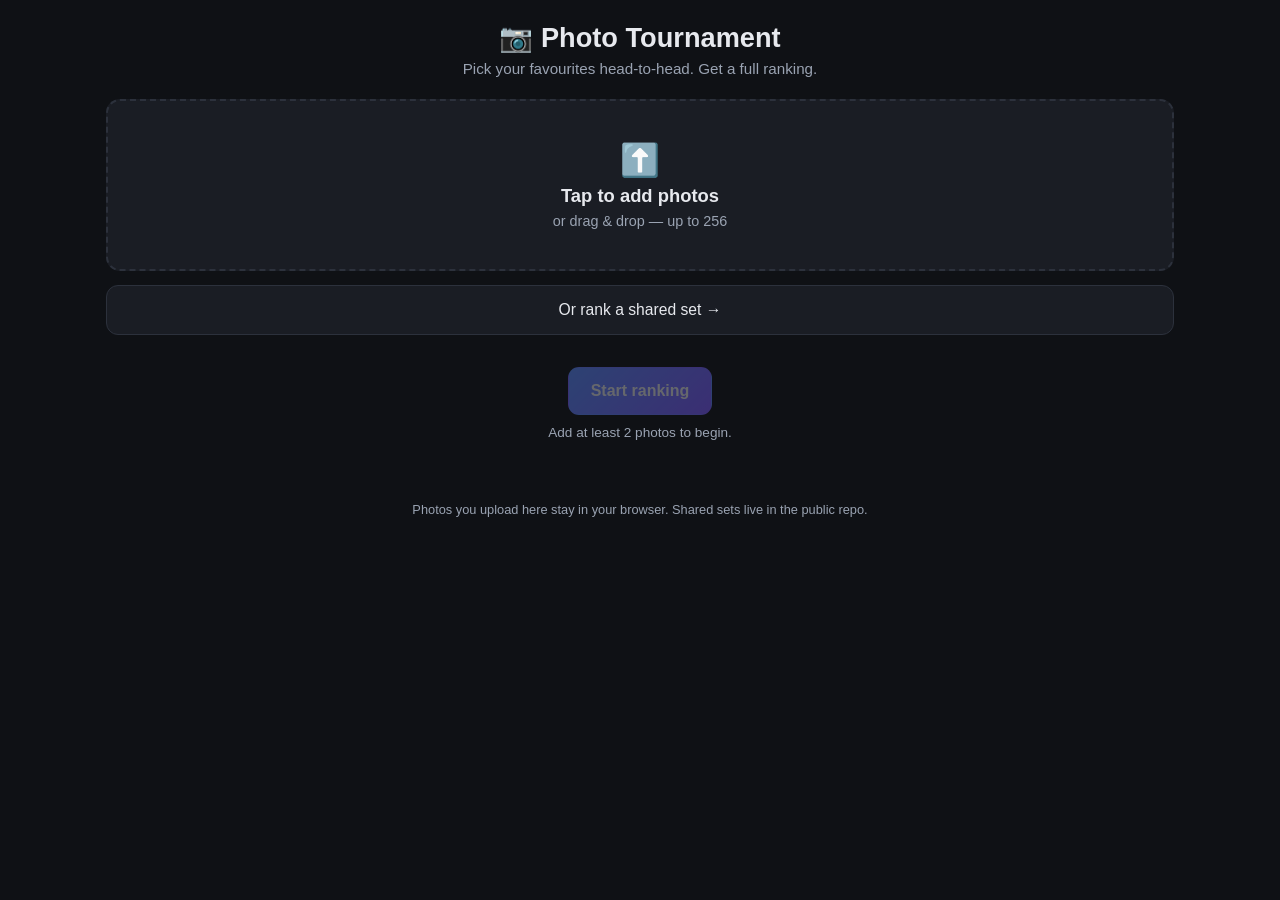
==== index.html @ 999b08d8 "Combine view: Combined button + individuals-only dropdown; show if you've ranked - Combined ranking " ====
<!DOCTYPE html>
<html lang="en">
<head>
  <meta charset="UTF-8" />
  <meta name="viewport" content="width=device-width, initial-scale=1.0, maximum-scale=1.0, user-scalable=no, viewport-fit=cover" />
  <meta name="theme-color" content="#000000" />
  <meta name="apple-mobile-web-app-capable" content="yes" />
  <meta name="mobile-web-app-capable" content="yes" />
  <meta name="apple-mobile-web-app-status-bar-style" content="black-translucent" />
  <title>Photo Tournament</title>
  <link rel="stylesheet" href="style.css" />
</head>
<body>
  <header>
    <h1>📷 Photo Tournament</h1>
    <p class="tagline">Pick your favourites head-to-head. Get a full ranking.</p>
  </header>

  <main>
    <!-- ───────────── Upload screen (local mode) ───────────── -->
    <section id="upload" class="screen active">
      <label id="dropzone" for="file-input">
        <div class="dropzone-inner">
          <span class="dz-icon">⬆️</span>
          <span class="dz-title">Tap to add photos</span>
          <span class="dz-sub">or drag &amp; drop — up to 256</span>
        </div>
        <input id="file-input" type="file" accept="image/*" multiple hidden />
      </label>

      <button id="browse-btn" class="browse-cta" type="button">Or rank a shared set →</button>

      <div id="thumbs" class="thumbs"></div>

      <div id="setup" class="setup" hidden>
        <p class="setup-label">How thorough? More rounds = finer ranking, but more picks.</p>
        <div class="chips" id="chips">
          <button class="chip" data-rounds="3">Quick (3 rounds)</button>
          <button class="chip active" data-rounds="5">Balanced (5 rounds)</button>
          <button class="chip" data-rounds="8">Thorough (8 rounds)</button>
        </div>
        <p id="estimate" class="estimate"></p>
      </div>

      <div class="upload-actions">
        <button id="clear-btn" class="btn ghost" hidden>Clear all</button>
        <button id="start-btn" class="btn primary" disabled>Start ranking</button>
      </div>
      <p id="upload-hint" class="hint">Add at least 2 photos to begin.</p>
    </section>

    <!-- ───────────── Set intro (shared mode) ───────────── -->
    <section id="set-intro" class="screen">
      <h2 id="set-title">Photo set</h2>
      <p id="set-meta" class="hint"></p>

      <div class="setup">
        <p class="setup-label">Your name (shows next to your ranking when results are combined)</p>
        <input id="participant-name" class="name-input" type="text" maxlength="40"
          placeholder="e.g. Charlie" autocomplete="name" autofocus />
      </div>

      <div class="setup">
        <p class="setup-label">How thorough? More rounds = finer ranking, but more picks.</p>
        <div class="chips" id="chips-set">
          <button class="chip" data-rounds="3">Quick (3 rounds)</button>
          <button class="chip active" data-rounds="5">Balanced (5 rounds)</button>
          <button class="chip" data-rounds="8">Thorough (8 rounds)</button>
        </div>
        <p id="estimate-set" class="estimate"></p>
      </div>

      <div class="upload-actions">
        <button id="set-start-btn" class="btn primary">Start ranking</button>
      </div>
      <div class="results-actions">
        <button id="set-results-btn" class="btn ghost small">See results so far</button>
        <button id="set-copylink-btn" class="btn ghost small">Copy share link</button>
      </div>
    </section>

    <!-- ───────────── Match screen ───────────── -->
    <section id="match" class="screen">
      <div class="stage">
        <button id="reset-btn" class="stage-exit" type="button" title="Start over">↺ Reset</button>
        <div class="topbar">
          <div class="progress"><div id="progress-fill" class="progress-fill"></div></div>
          <span id="round-info"></span>
        </div>

        <div class="duel">
          <button class="half" type="button" data-side="0" aria-label="Pick left photo">
            <img alt="Option 1" />
            <span class="half-key">1</span>
          </button>
          <div class="divider"></div>
          <button class="half" type="button" data-side="1" aria-label="Pick right photo">
            <img alt="Option 2" />
            <span class="half-key">2</span>
          </button>
        </div>

        <div class="controls">
          <button id="undo-btn" class="pill" disabled>↶ Undo</button>
          <button id="fs-btn" class="pill" title="Fullscreen (F)">⛶ Fullscreen</button>
          <button id="finish-btn" class="pill primary">See results →</button>
        </div>
      </div>
    </section>

    <!-- ───────────── Results screen ───────────── -->
    <section id="results" class="screen">
      <h2>🏆 Final Ranking</h2>
      <p id="results-sub" class="hint"></p>
      <div id="ranking" class="ranking"></div>

      <div class="results-actions">
        <button id="refine-btn" class="btn primary">Continue ranking (+3 rounds)</button>
        <button id="rematch-btn" class="btn ghost">Restart (same photos)</button>
        <button id="new-btn" class="btn ghost">New photos</button>
      </div>

      <!-- shared-set extras (shown only when ranking a shared set) -->
      <div id="set-result-actions" class="results-actions" hidden>
        <button id="view-combined-btn" class="btn primary">View combined results</button>
      </div>
    </section>

    <!-- ───────────── Shared sets browser ───────────── -->
    <section id="sets" class="screen">
      <h2>Shared photo sets</h2>
      <p class="hint">Each set is a folder of images in the repo. Share a link to let friends rank one.</p>
      <div id="sets-list" class="sets-list"></div>
      <div class="results-actions">
        <button id="sets-home-btn" class="btn ghost">← Home</button>
      </div>
    </section>

    <!-- ───────────── Combined results ───────────── -->
    <section id="combine" class="screen">
      <h2 id="combine-title">Combined results</h2>
      <p id="combine-meta" class="hint"></p>

      <div class="combine-toggle">
        <button id="combine-overall-btn" type="button" class="seg active">Combined</button>
        <select id="combine-person" class="select" aria-label="View an individual ranking"></select>
      </div>
      <p id="combine-you" class="hint"></p>
      <div id="combine-ranking" class="ranking"></div>

      <div class="results-actions">
        <button id="combine-rank-btn" class="btn ghost small">Rank this set myself</button>
        <button id="combine-copylink-btn" class="btn ghost small">Copy share link</button>
        <button id="combine-home-btn" class="btn ghost small">← Home</button>
      </div>
    </section>
  </main>

  <footer>
    <p id="footer-note">Photos you upload here stay in your browser. Shared sets live in the public repo.</p>
  </footer>

  <script src="app.js"></script>
</body>
</html>
---- style.css ----
:root {
  --bg: #0f1115;
  --panel: #1a1d24;
  --panel-2: #222632;
  --text: #e7e9ee;
  --muted: #9aa3b2;
  --accent: #5b8cff;
  --accent-2: #7c5bff;
  --gold: #ffc94d;
  --border: #2c313c;
  --radius: 14px;
  --safe-b: env(safe-area-inset-bottom, 0px);
}

* { box-sizing: border-box; -webkit-tap-highlight-color: transparent; }

html, body {
  margin: 0;
  padding: 0;
  background: var(--bg);
  color: var(--text);
  font-family: -apple-system, BlinkMacSystemFont, "Segoe UI", Roboto, Helvetica, Arial, sans-serif;
  min-height: 100%;
  -webkit-text-size-adjust: 100%;
}

header { text-align: center; padding: 22px 16px 6px; }
header h1 { margin: 0; font-size: 1.7rem; }
.tagline { color: var(--muted); margin: 6px 0 0; font-size: 0.95rem; }

main { max-width: 1100px; margin: 0 auto; padding: 16px; }

footer {
  text-align: center;
  color: var(--muted);
  font-size: 0.8rem;
  padding: 20px 16px calc(28px + var(--safe-b));
}

/* ── screens ── */
.screen { display: none; }
.screen.active { display: block; }

/* the hidden attribute must win over any display rule (e.g. .results-actions) */
[hidden] { display: none !important; }

/* ── buttons ── */
.btn {
  border: 1px solid var(--border);
  background: var(--panel-2);
  color: var(--text);
  padding: 13px 22px;
  border-radius: 11px;
  font-size: 1rem;
  cursor: pointer;
  min-height: 48px;            /* comfortable touch target */
  transition: transform .06s ease, background .15s ease, opacity .15s ease;
}
.btn:hover { background: #2a2f3c; }
.btn:active { transform: translateY(1px); }
.btn.primary {
  background: linear-gradient(135deg, var(--accent), var(--accent-2));
  border-color: transparent;
  font-weight: 600;
}
.btn.primary:hover { filter: brightness(1.08); }
.btn.ghost { background: transparent; }
.btn.small { padding: 10px 14px; font-size: .88rem; min-height: 44px; }
.btn:disabled { opacity: .4; cursor: not-allowed; }

/* prominent secondary entry point on the upload screen */
.browse-cta {
  display: block;
  width: 100%;
  margin: 14px 0 4px;
  -webkit-appearance: none;
  appearance: none;
  border: 1px solid var(--border);
  background: var(--panel);
  color: var(--text);
  padding: 14px 18px;
  border-radius: 12px;
  font-size: .98rem;
  cursor: pointer;
  min-height: 50px;
  transition: background .15s ease, border-color .15s ease, transform .06s ease;
}
.browse-cta:hover { background: var(--panel-2); border-color: var(--accent); }
.browse-cta:active { transform: translateY(1px); }

/* shared placeholder style for loading / empty lists */
.empty-state { text-align: center; color: var(--muted); font-size: .9rem; padding: 28px 16px; }
.pulse { animation: pulse 1.2s ease-in-out infinite; }
@keyframes pulse { 0%, 100% { opacity: .45; } 50% { opacity: 1; } }

/* ── upload ── */
#dropzone {
  display: block;
  border: 2px dashed var(--border);
  border-radius: var(--radius);
  padding: 40px 20px;
  text-align: center;
  cursor: pointer;
  background: var(--panel);
  transition: border-color .15s ease, background .15s ease;
}
#dropzone:hover, #dropzone.dragover { border-color: var(--accent); background: #161a22; }
.dropzone-inner { display: flex; flex-direction: column; gap: 6px; }
.dz-icon { font-size: 2rem; }
.dz-title { font-size: 1.15rem; font-weight: 600; }
.dz-sub { color: var(--muted); font-size: 0.9rem; }

.thumbs {
  display: grid;
  grid-template-columns: repeat(auto-fill, minmax(90px, 1fr));
  gap: 9px;
  margin: 16px 0;
}
.thumb {
  position: relative;
  aspect-ratio: 1;
  border-radius: 10px;
  overflow: hidden;
  background: var(--panel-2);
  border: 1px solid var(--border);
}
.thumb img { width: 100%; height: 100%; object-fit: cover; display: block; }
.thumb .remove {
  position: absolute;
  top: 4px; right: 4px;
  width: 30px; height: 30px;
  border: none;
  border-radius: 50%;
  background: rgba(0,0,0,.65);
  color: #fff;
  cursor: pointer;
  font-size: 17px;
  line-height: 30px;
  padding: 0;
}
.thumb .remove:active { transform: scale(.9); background: rgba(0,0,0,.8); }

/* setup / thoroughness */
.setup { text-align: center; margin: 18px 0 24px; }
.setup-label { color: var(--muted); font-size: 0.92rem; margin: 0 0 10px; }
.chips { display: flex; justify-content: center; gap: 10px; flex-wrap: wrap; }
.chip {
  border: 1px solid var(--border);
  background: var(--panel-2);
  color: var(--text);
  padding: 12px 18px;
  border-radius: 999px;
  font-size: 0.95rem;
  min-height: 48px;
  cursor: pointer;
  transition: background .15s ease, border-color .15s ease, transform .06s ease;
}
.chip:active { transform: scale(.97); }
.chip.active {
  border-color: transparent;
  background: linear-gradient(135deg, var(--accent), var(--accent-2));
  font-weight: 600;
}
.estimate { color: var(--muted); font-size: 0.85rem; margin: 12px 0 0; }

.name-input {
  width: min(320px, 80%);
  background: var(--panel-2);
  color: var(--text);
  border: 1px solid var(--border);
  border-radius: 10px;
  padding: 12px 14px;
  font-size: 1rem;
  text-align: center;
  min-height: 48px;
}
.name-input:focus { outline: none; border-color: var(--accent); }

.upload-actions { display: flex; justify-content: center; gap: 12px; margin-top: 16px; flex-wrap: wrap; }
.hint { text-align: center; color: var(--muted); font-size: 0.85rem; margin-top: 10px; }

/* ── match (immersive comparison) ── */
.stage {
  position: fixed;
  inset: 0;
  z-index: 50;
  background: #000;
  display: flex;
  flex-direction: column;
}

.duel {
  flex: 1;
  display: flex;
  min-height: 0;
}
.half {
  flex: 1;
  min-width: 0;
  position: relative;
  display: flex;
  align-items: center;
  justify-content: center;
  padding: 0;
  margin: 0;
  border: none;
  background: #000;
  cursor: pointer;
  overflow: hidden;
  -webkit-appearance: none;
  appearance: none;
}
.half img {
  max-width: 100%;
  max-height: 100%;
  width: auto;
  height: auto;
  object-fit: contain;
  display: block;
  transition: transform .25s ease;
}
/* Hover: a thin accent frame + a slight lift. No brightness/colour change to
   either photo, so looks-based judgements aren't biased. */
@media (hover: hover) {
  .half:hover img { transform: scale(1.012); }
  .half:hover::after {
    content: "";
    position: absolute;
    inset: 0;
    box-shadow: inset 0 0 0 2px rgba(91,140,255,.7);
    pointer-events: none;
  }
}
/* Selection: a crisp accent ring + a checkmark that pops + a brief scale pop.
   Purely framing/iconography — the photo's pixels are never recoloured. */
.half.flash img { animation: pick-pop .24s ease; }
.half.flash::after {
  content: "";
  position: absolute;
  inset: 0;
  box-shadow: inset 0 0 0 4px var(--accent);
  pointer-events: none;
  animation: ring-pop .2s ease;
}
.half.flash::before {
  content: "✓";
  position: absolute;
  top: 50%;
  left: 50%;
  width: 78px;
  height: 78px;
  margin: -39px 0 0 -39px;
  display: flex;
  align-items: center;
  justify-content: center;
  font-size: 42px;
  color: #fff;
  background: rgba(91,140,255,.95);
  border-radius: 50%;
  box-shadow: 0 8px 28px rgba(0,0,0,.45);
  pointer-events: none;
  z-index: 3;
  animation: check-pop .26s cubic-bezier(.2,.9,.3,1.5);
}
@keyframes pick-pop { 0% { transform: scale(1); } 45% { transform: scale(1.025); } 100% { transform: scale(1); } }
@keyframes ring-pop { from { opacity: 0; } to { opacity: 1; } }
@keyframes check-pop { 0% { opacity: 0; transform: scale(.4); } 60% { opacity: 1; } 100% { opacity: 1; transform: scale(1); } }
.half-key {
  position: absolute;
  top: 14px;
  left: 14px;
  width: 26px;
  height: 26px;
  line-height: 25px;
  text-align: center;
  border-radius: 7px;
  background: rgba(0,0,0,.45);
  border: 1px solid rgba(255,255,255,.18);
  color: rgba(255,255,255,.85);
  font-size: .8rem;
  opacity: 0;
  transition: opacity .2s ease;
  pointer-events: none;
}
@media (hover: hover) {
  .half:hover .half-key { opacity: 1; }
}
/* touch devices never hover, so keep the 1/2 hints faintly visible */
@media (hover: none) {
  .half-key { opacity: .55; }
}

.divider {
  flex: 0 0 2px;
  background: linear-gradient(to bottom, transparent, rgba(255,255,255,.18), transparent);
  box-shadow: 0 0 8px rgba(91,140,255,.15);
}

/* top overlay: progress + status */
.topbar {
  position: absolute;
  top: 0;
  left: 0;
  right: 0;
  z-index: 4;
  display: flex;
  flex-direction: column;
  align-items: center;
  gap: 7px;
  padding: 12px 16px;
  padding-top: calc(12px + env(safe-area-inset-top, 0px));
  pointer-events: none;
  background: linear-gradient(180deg, rgba(0,0,0,.5), transparent);
}
.progress {
  width: min(440px, 64%);
  height: 4px;
  background: rgba(255,255,255,.14);
  border-radius: 99px;
  overflow: hidden;
}
.progress-fill {
  height: 100%;
  width: 0%;
  background: linear-gradient(90deg, var(--accent), var(--accent-2));
  transition: width .25s ease;
}
#round-info {
  color: rgba(255,255,255,.72);
  font-size: .82rem;
  text-shadow: 0 1px 3px rgba(0,0,0,.7);
}

/* bottom overlay: glassy controls */
.controls {
  position: absolute;
  bottom: 0;
  left: 0;
  right: 0;
  z-index: 4;
  display: flex;
  justify-content: center;
  gap: 10px;
  padding: 16px 16px;
  padding-bottom: calc(18px + var(--safe-b));
  background: linear-gradient(0deg, rgba(0,0,0,.5), transparent);
}
.pill {
  -webkit-appearance: none;
  appearance: none;
  border: 1px solid rgba(255,255,255,.16);
  background: rgba(22,24,30,.55);
  -webkit-backdrop-filter: blur(16px) saturate(160%);
  backdrop-filter: blur(16px) saturate(160%);
  color: #fff;
  padding: 12px 20px;
  border-radius: 999px;
  font-size: .92rem;
  cursor: pointer;
  min-height: 48px;
  transition: background .15s ease, transform .06s ease, opacity .15s ease;
}
.pill:hover { background: rgba(44,48,58,.7); }
.pill:active { transform: translateY(1px); }
.pill.primary {
  background: linear-gradient(135deg, rgba(91,140,255,.92), rgba(124,91,255,.92));
  border-color: transparent;
  font-weight: 600;
}
.pill:disabled { opacity: .4; cursor: not-allowed; }

/* small reset control, top-right of the stage */
.stage-exit {
  position: absolute;
  top: 14px;
  top: calc(14px + env(safe-area-inset-top, 0px));
  right: 14px;
  z-index: 6;
  -webkit-appearance: none;
  appearance: none;
  border: 1px solid rgba(255,255,255,.16);
  background: rgba(22,24,30,.5);
  -webkit-backdrop-filter: blur(14px) saturate(160%);
  backdrop-filter: blur(14px) saturate(160%);
  color: rgba(255,255,255,.85);
  padding: 8px 13px;
  border-radius: 999px;
  font-size: .82rem;
  cursor: pointer;
  transition: background .15s ease, transform .06s ease;
}
.stage-exit:hover { background: rgba(44,48,58,.7); color: #fff; }
.stage-exit:active { transform: translateY(1px); }

/* ── results ── */
#results h2 { text-align: center; margin-bottom: 4px; }
.ranking {
  display: grid;
  grid-template-columns: repeat(auto-fit, minmax(140px, 1fr));
  gap: 12px;
  margin: 18px auto;
  max-width: 1000px;
}
.rank-item {
  background: var(--panel);
  border: 1px solid var(--border);
  border-radius: 12px;
  overflow: hidden;
  position: relative;
}
.rank-item img { width: 100%; aspect-ratio: 1; object-fit: cover; display: block; }
.rank-badge {
  position: absolute; top: 8px; left: 8px;
  background: rgba(0,0,0,.85); color: #fff;
  border-radius: 8px; padding: 3px 9px;
  font-weight: 700; font-size: 0.9rem;
}
.rank-record {
  position: absolute; bottom: 8px; right: 8px;
  background: rgba(0,0,0,.85); color: #d7dbe3;
  border-radius: 8px; padding: 2px 7px; font-size: 0.78rem;
}
.rank-item.winner { border-color: var(--gold); box-shadow: 0 0 0 2px rgba(255,201,77,.5); }
.rank-item.winner .rank-badge { background: var(--gold); color: #2a2200; }
.results-actions { display: flex; justify-content: center; gap: 12px; flex-wrap: wrap; }

/* ── shared sets / combine ── */
#set-intro h2, #combine h2, #sets h2 { text-align: center; margin-bottom: 4px; }

.sets-list { display: flex; flex-direction: column; gap: 10px; margin: 18px 0; }
.set-row {
  display: flex;
  align-items: center;
  gap: 10px;
  flex-wrap: wrap;
  background: var(--panel);
  border: 1px solid var(--border);
  border-radius: 12px;
  padding: 14px 16px;
}
.set-row .set-name { font-weight: 600; flex: 1; min-width: 140px; }
.set-row .set-count { color: var(--muted); font-size: .85rem; }

.combine-toggle { display: flex; justify-content: center; align-items: center; gap: 10px; flex-wrap: wrap; margin: 14px 0 2px; }
.seg {
  border: 1px solid var(--border);
  background: var(--panel-2);
  color: var(--text);
  padding: 10px 18px;
  border-radius: 999px;
  font-size: .92rem;
  min-height: 44px;
  cursor: pointer;
  transition: background .15s ease, transform .06s ease;
}
.seg:active { transform: scale(.97); }
.seg.active {
  border-color: transparent;
  background: linear-gradient(135deg, var(--accent), var(--accent-2));
  font-weight: 600;
}
.select {
  background: var(--panel-2);
  color: var(--text);
  border: 1px solid var(--border);
  border-radius: 999px;
  padding: 10px 16px;
  font-size: .92rem;
  min-height: 44px;
  cursor: pointer;
  max-width: 70%;
}
.select:focus { outline: none; border-color: var(--accent); }

/* ── mobile ── */
@media (max-width: 760px) {
  header { padding-top: 16px; }
  header h1 { font-size: 1.4rem; }

  /* stack the two photos vertically so each stays large */
  .duel { flex-direction: column; }
  .divider {
    flex-basis: 1px;
    background: linear-gradient(to right, transparent, rgba(255,255,255,.14), transparent);
  }
  .pill { padding: 12px 15px; font-size: .86rem; }
}
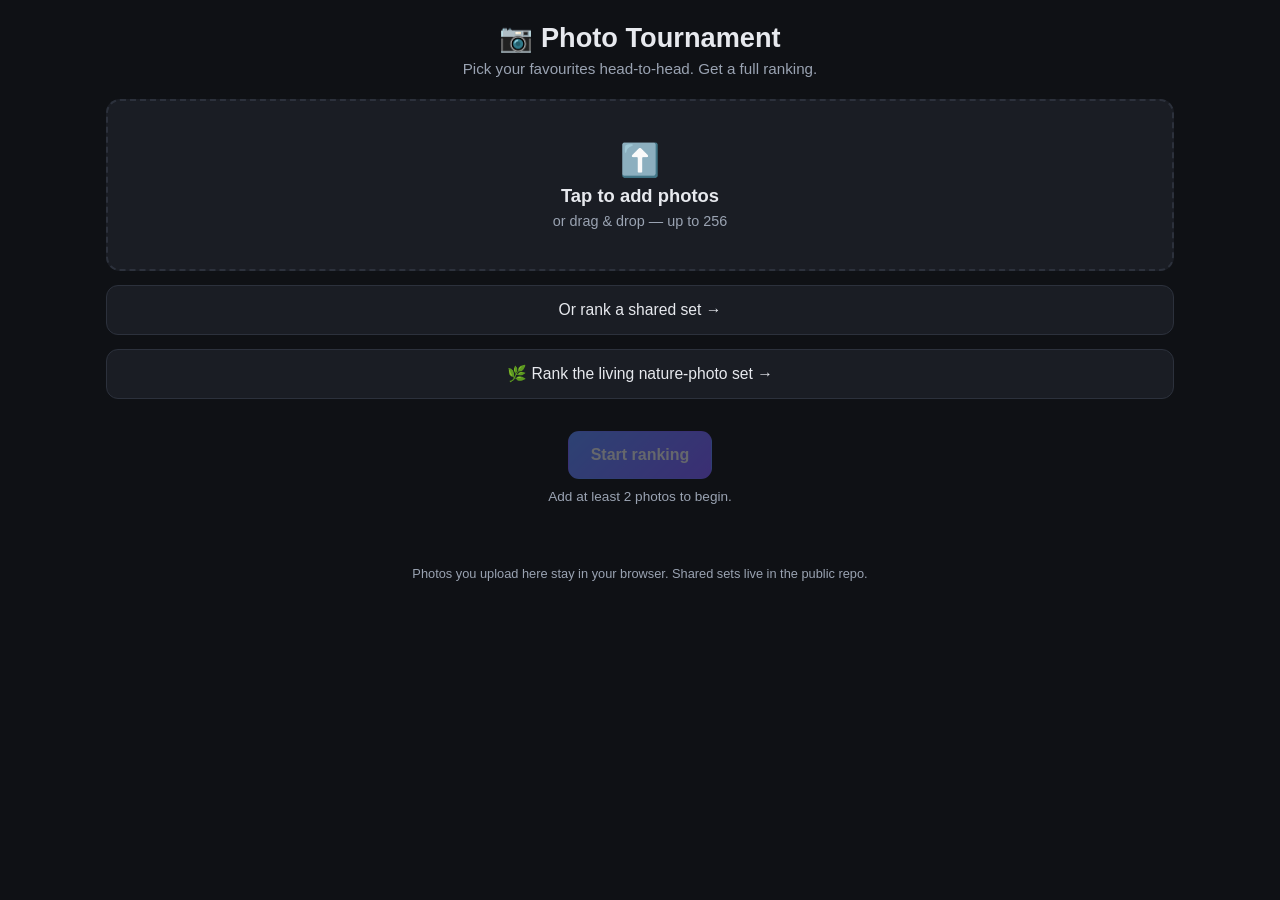
==== commit 5803a940: "Add living shared-Elo ranking page (live.html) A standalone page, separate from the main app, where " ====
--- a/index.html
+++ b/index.html
@@ -29,15 +29,16 @@
       </label>
 
       <button id="browse-btn" class="browse-cta" type="button">Or rank a shared set →</button>
+      <a href="live.html" class="browse-cta">🌿 Rank the living nature-photo set →</a>
 
       <div id="thumbs" class="thumbs"></div>
 
       <div id="setup" class="setup" hidden>
         <p class="setup-label">How thorough? More rounds = finer ranking, but more picks.</p>
         <div class="chips" id="chips">
-          <button class="chip" data-rounds="3">Quick (3 rounds)</button>
-          <button class="chip active" data-rounds="5">Balanced (5 rounds)</button>
-          <button class="chip" data-rounds="8">Thorough (8 rounds)</button>
+          <button class="chip" data-rounds="6">Quick (6 rounds)</button>
+          <button class="chip active" data-rounds="9">Balanced (9 rounds)</button>
+          <button class="chip" data-rounds="12">Thorough (12 rounds)</button>
         </div>
         <p id="estimate" class="estimate"></p>
       </div>
@@ -63,15 +64,15 @@
       <div class="setup">
         <p class="setup-label">How thorough? More rounds = finer ranking, but more picks.</p>
         <div class="chips" id="chips-set">
-          <button class="chip" data-rounds="3">Quick (3 rounds)</button>
-          <button class="chip active" data-rounds="5">Balanced (5 rounds)</button>
-          <button class="chip" data-rounds="8">Thorough (8 rounds)</button>
+          <button class="chip" data-rounds="6">Quick (6 rounds)</button>
+          <button class="chip active" data-rounds="9">Balanced (9 rounds)</button>
+          <button class="chip" data-rounds="12">Thorough (12 rounds)</button>
         </div>
         <p id="estimate-set" class="estimate"></p>
       </div>
 
       <div class="upload-actions">
-        <button id="set-start-btn" class="btn primary">Start ranking</button>
+        <button id="set-start-btn" class="btn primary" disabled>Start ranking</button>
       </div>
       <div class="results-actions">
         <button id="set-results-btn" class="btn ghost small">See results so far</button>
@@ -86,6 +87,7 @@
         <div class="topbar">
           <div class="progress"><div id="progress-fill" class="progress-fill"></div></div>
           <span id="round-info"></span>
+          <span id="kb-hint" class="kb-hint"></span>
         </div>
 
         <div class="duel">
@@ -115,6 +117,7 @@
       <div id="ranking" class="ranking"></div>
 
       <div class="results-actions">
+        <button id="resume-btn" class="btn primary" hidden>Resume ranking</button>
         <button id="refine-btn" class="btn primary">Continue ranking (+3 rounds)</button>
         <button id="rematch-btn" class="btn ghost">Restart (same photos)</button>
         <button id="new-btn" class="btn ghost">New photos</button>
--- a/style.css
+++ b/style.css
@@ -193,6 +193,8 @@
   flex: 1;
   display: flex;
   min-height: 0;
+  gap: 14px;          /* black separation so the two photos never touch */
+  padding: 10px;
 }
 .half {
   flex: 1;
@@ -330,6 +332,12 @@
   font-size: .82rem;
   text-shadow: 0 1px 3px rgba(0,0,0,.7);
 }
+.kb-hint {
+  color: rgba(255,255,255,.55);
+  font-size: .76rem;
+  text-shadow: 0 1px 2px rgba(0,0,0,.7);
+}
+.kb-hint:empty { display: none; }
 
 /* bottom overlay: glassy controls */
 .controls {
@@ -485,3 +493,7 @@
   }
   .pill { padding: 12px 15px; font-size: .86rem; }
 }
+
+/* ── live.html (living shared-Elo page) ── */
+a.browse-cta { text-align: center; text-decoration: none; box-sizing: border-box; }
+.lb-meta { text-align: center; color: var(--muted); font-size: .8rem; margin: 2px 0 12px; line-height: 1.5; }
